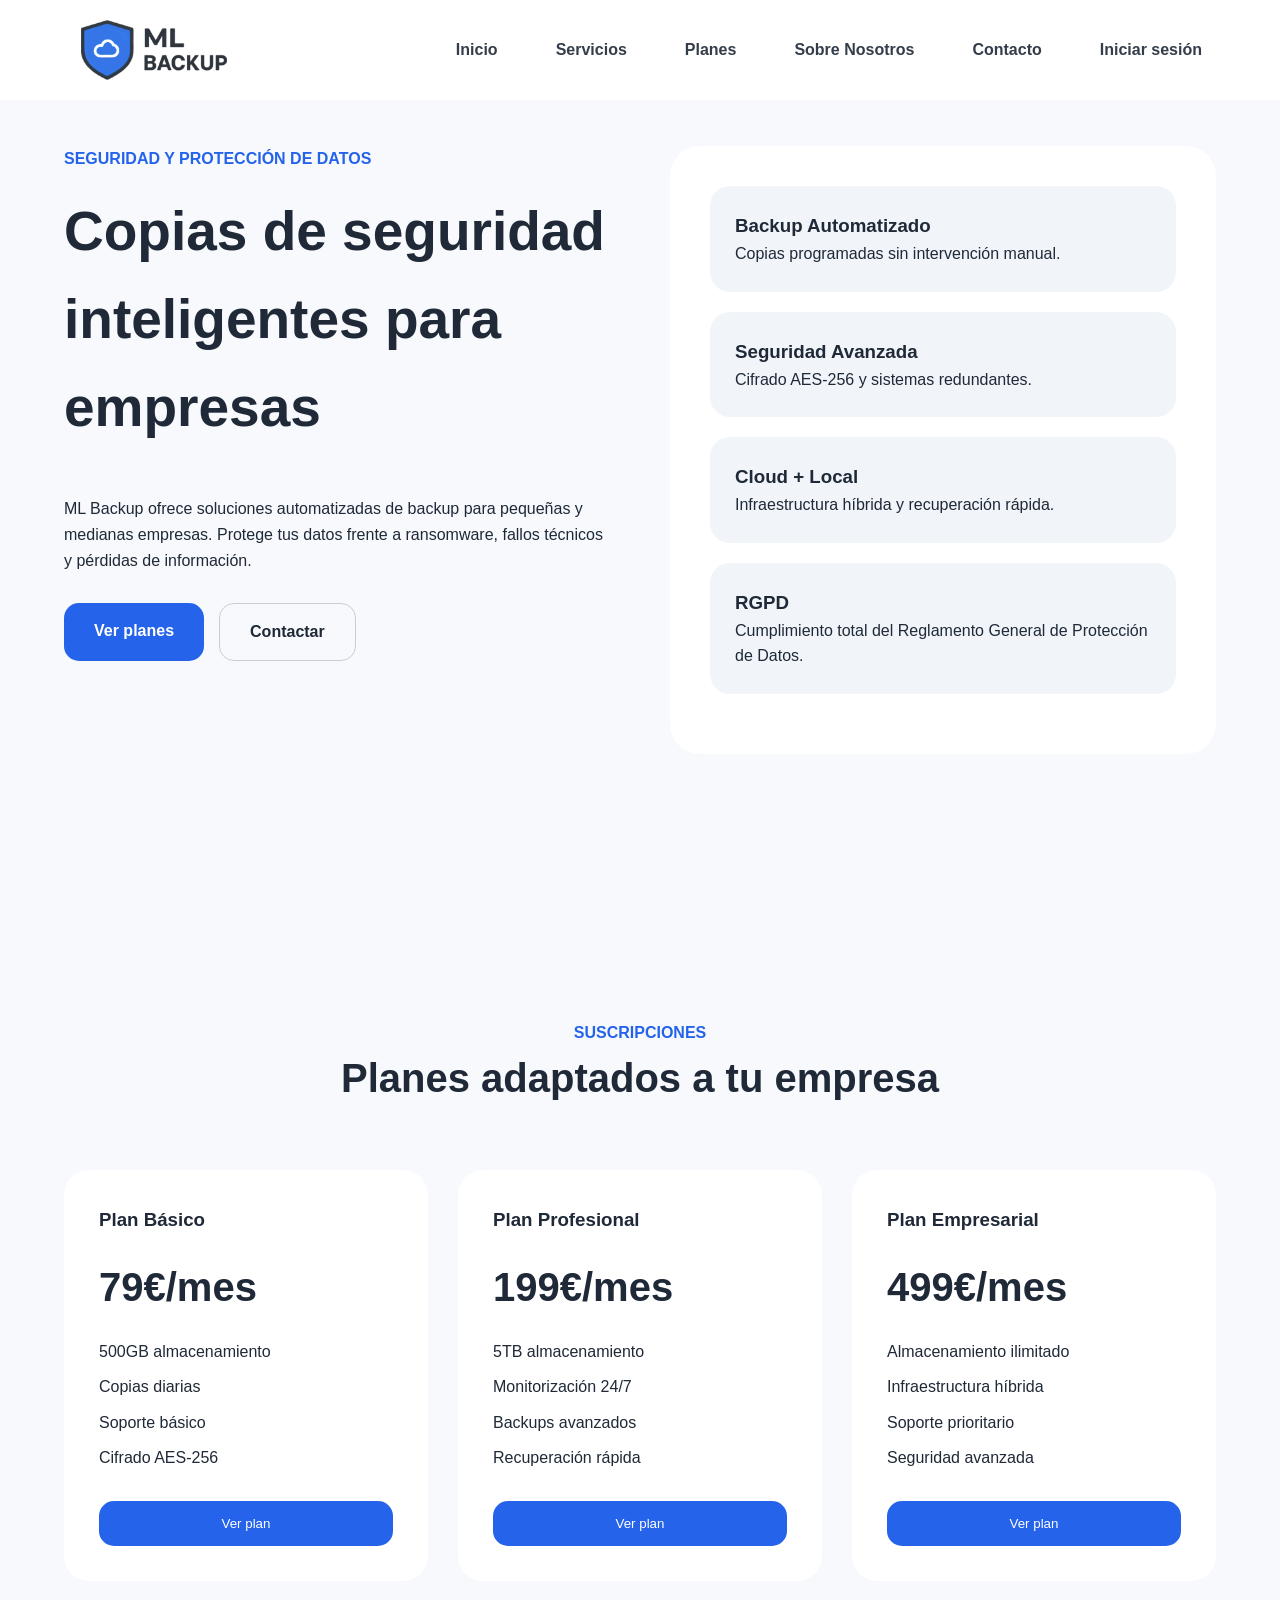
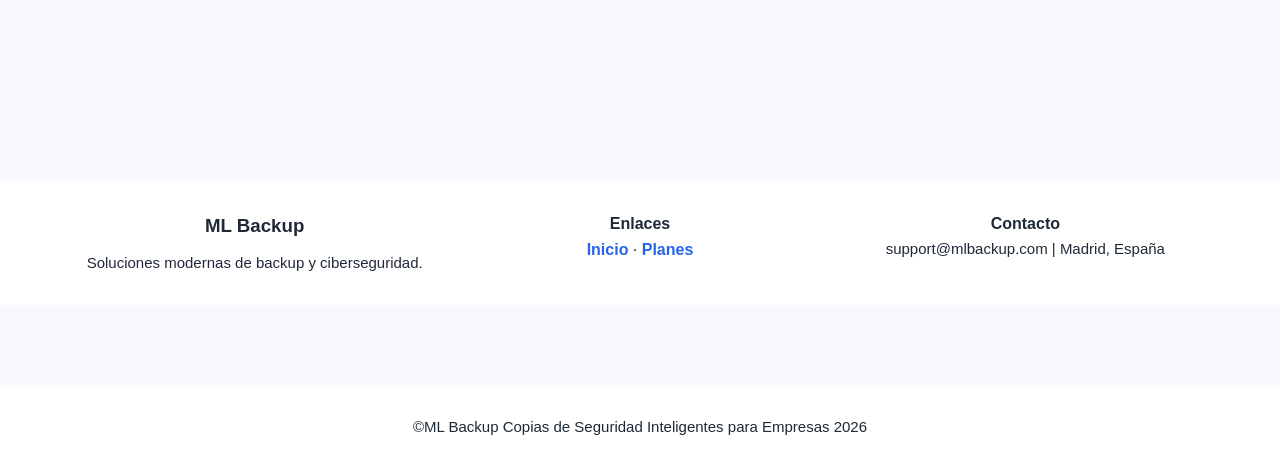
==== index.html @ 20348274 "Update index.html" ====
<!DOCTYPE html>
<html lang="es">
<head>
  <meta charset="UTF-8">
  <title>ML Backup</title>
  <link rel="stylesheet" href="style.css">
</head>
<body>

  <!-- BARRA DE NAVEGACIÓN -->
  <header>

    <div class="container nav">
      <h1>
        <a href="./index.html" class="logo">
          <div class="logo-container">
            <img id="siteLogo" src="logoMLBclaro.png" alt="ML Backup Logo" class="logo-img">
          </div>
        </a>
      </h1>

      <nav class="navbar-right">
        <a href="./index.html#inicio">Inicio</a>
        <a href="./index.html#servicios">Servicios</a>
        <a href="./index.html#planes">Planes</a>
        <a href="./index.html#sobre">Sobre Nosotros</a>
        <a href="./index.html#contacto">Contacto</a>
        <div id="userArea"></div>
      </nav>
    
    </div>
  
  </header>

  <!-- PRINCIPAL -->
  <section class="prin reveal" id="inicio">
    <div class="container prin-content">

      <div class="prin-text">
        
        <p class="tag">SEGURIDAD Y PROTECCIÓN DE DATOS</p>

        <h2>Copias de seguridad inteligentes para empresas</h2>

        <br>
        
        <p class="description">
          ML Backup ofrece soluciones automatizadas de backup
          para pequeñas y medianas empresas.
          Protege tus datos frente a ransomware, fallos técnicos
          y pérdidas de información.
        </p>

        <div class="buttons">
          <a href="#planes" class="btn primary">Ver planes</a>
          <a href="#contacto" class="btn secondary">Contactar</a>
        </div>
        
      </div>

      <div class="prin-card">
        
        <div class="card">
          <h3>Backup Automatizado</h3>
          <p>Copias programadas sin intervención manual.</p>
        </div>

        <div class="card">
          <h3>Seguridad Avanzada</h3>
          <p>Cifrado AES-256 y sistemas redundantes.</p>
        </div>

        <div class="card">
          <h3>Cloud + Local</h3>
          <p>Infraestructura híbrida y recuperación rápida.</p>
        </div>

        <div class="card">
          <h3>RGPD</h3>
          <p>Cumplimiento total del Reglamento General de Protección de Datos.</p>
        </div>
        
      </div>

    </div>
  </section>

  <!-- PLANES -->
  <section class="plans reveal" id="planes">

    <div class="container">

      <div class="section-title">
        <p>SUSCRIPCIONES</p>
        <h2>Planes adaptados a tu empresa</h2>
      </div>

      <div class="plans-grid">

        <div class="plan-card">
          
          <h3>Plan Básico</h3>
          <h4>79€/mes</h4>

          <ul>
            <li>500GB almacenamiento</li>
            <li>Copias diarias</li>
            <li>Soporte básico</li>
            <li>Cifrado AES-256</li>
          </ul>

          <a href="./basic-plan.html">
            <button>Ver plan</button>
          </a>
          
        </div>

        <div class="plan-card">

          <h3>Plan Profesional</h3>
          <h4>199€/mes</h4>

          <ul>
            <li>5TB almacenamiento</li>
            <li>Monitorización 24/7</li>
            <li>Backups avanzados</li>
            <li>Recuperación rápida</li>
          </ul>

          <a href="./pro-plan.html">
            <button>Ver plan</button>
          </a>
          
        </div>

        <div class="plan-card">
          
          <h3>Plan Empresarial</h3>
          <h4>499€/mes</h4>

          <ul>
            <li>Almacenamiento ilimitado</li>
            <li>Infraestructura híbrida</li>
            <li>Soporte prioritario</li>
            <li>Seguridad avanzada</li>
          </ul>

          <a href="./enterprise-plan.html">
            <button>Ver plan</button>
          </a>
          
        </div>

      </div>

    </div>

  </section>

  <!-- FOOTER -->
  <footer>

    <div class="container footer-grid">

      <div>
        <h3>ML Backup</h3>
        <p>Soluciones modernas de backup y ciberseguridad.</p>
      </div>

      <div>
        <h4>Enlaces</h4>

        <ul>
          <a href="#inicio">Inicio</a> ·
          <a href="#planes">Planes</a>
        </ul>
        
      </div>

      <div>
        <h4>Contacto</h4>
        <p>support@mlbackup.com | Madrid, España</p>
      </div>
      
    </div>

  </footer>

  <footer>
    <p>©ML Backup Copias de Seguridad Inteligentes para Empresas 2026</p>
  </footer>

  <script src="./plans.js"></script>
  <script src="./auth.js"></script>
  <script src="./dashboard.js"></script>
  <script src="./monitor.js"></script>
  <script src="./script.js"></script>

</body>
</html>
---- style.css ----
:root{
  --bg:#f7f9fc;
  --text:#1f2937;
  --card:#ffffff;
  --primary:#2563eb;
  --secondary:#f1f5f9;
}

*{
  margin:0;
  padding:0;
  box-sizing:border-box;
}

body{
  font-family:Arial, sans-serif;
  background:var(--bg);
  color:var(--text);
  line-height:1.6;
}

.container{
  width:90%;
  max-width:1200px;
  margin:auto;
}

header{
  position:fixed;
  width:100%;
  background:var(--card);
  padding:20px 0;
  z-index:1000;
}

.nav{
  display:flex;
  justify-content:space-between;
  align-items:center;
}

nav a{
  margin-left:20px;
  text-decoration:none;
  color:var(--text);
  font-weight:500;
  position:relative;
  padding:8px 14px;
  border-radius:12px;
}

.prin{
  min-height:100vh;
  display:flex;
  align-items:center;
  padding-top:120px;
}

.prin-content{
  display:grid;
  grid-template-columns:1fr 1fr;
  gap:60px;
}

.tag{
  color:var(--primary);
  font-weight:bold;
  margin-bottom:15px;
}

.prin h2{
  font-size:55px;
  margin-bottom:20px;
}

.description{
  margin-bottom:30px;
  color:var(--text);
}

.buttons{
  display:flex;
  gap:15px;
}

.btn{
  padding:15px 30px;
  border-radius:15px;
  text-decoration:none;
  font-weight:bold;
}

.primary{
  background:var(--primary);
  color:white;
}

.secondary{
  border:1px solid #cccccc;
  color:var(--text);
}

.prin-card{
  background:var(--card);
  padding:40px;
  border-radius:30px;
}

.card{
  background:var(--secondary);
  padding:25px;
  border-radius:20px;
  margin-bottom:20px;
}

section{
  padding:120px 0;
}

.section-title{
  text-align:center;
  margin-bottom:60px;
}

.section-title p{
  color:var(--primary);
  font-weight:bold;
}

.section-title h2{
  font-size:40px;
}

.plans-grid{
  display:grid;
  grid-template-columns:repeat(3, 1fr);
  gap:30px;
}

.plan-card, .stat-box{
  background:var(--card);
  padding:35px;
  border-radius:25px;
}

.plan-card h4{
  font-size:40px;
  margin:20px 0;
}

.plan-card ul{
  list-style:none;
  margin-bottom:30px;
}

.plan-card li{
  margin-bottom:10px;
}

.plan-card button{
  width:100%;
  padding:15px;
  border:none;
  background:var(--primary);
  color:white;
  border-radius:15px;
  cursor:pointer;
}

.stats{
  display:grid;
  grid-template-columns:1fr 1fr;
  gap:20px;
}

form{
  display:grid;
  gap:20px;
}

input, textarea{
  padding:18px;
  border-radius:15px;
  border:1px solid #dddddd;
}

textarea{
  min-height:150px;
}

form button{
  padding:18px;
  border:none;
  border-radius:15px;
  background:var(--primary);
  color:white;
  font-size:16px;
  cursor:pointer;
}

button, .btn{
  cursor:pointer;
}

.login-page, .plan-page, .admin-page{
  min-height:100vh;
  display:flex;
  justify-content:center;
  align-items:center;
  padding:120px 20px;
}

.login-box, .single-plan-card{
  background:var(--card);
  padding:50px;
  border-radius:30px;
  max-width:600px;
  width:100%;
}

.login-box h2{
  margin-bottom:15px;
}

.single-plan-card h1{
  font-size:50px;
  margin-bottom:20px;
}

.single-plan-card h2{
  color:var(--primary);
  font-size:40px;
  margin-bottom:30px;
}

.single-plan-card ul{
  margin:30px 0;
}

.single-plan-card li{
  margin-bottom:15px;
  margin-left:30px;
}

.other-plans{
  margin-top:50px;
}

.mini-plans{
  display:flex;
  gap:20px;
  margin-top:20px;
}

.mini-plan{
  background:var(--card);
  padding:25px;
  border-radius:20px;
  flex:1;
}

.admin-page table{
  width:100%;
  border-collapse:collapse;
  margin-top:40px;
  background:var(--card);
}

.admin-page th, .admin-page td{
  padding:20px;
  border:1px solid #cccccc;
  text-align:left;
}

.admin-page th{
  background:var(--primary);
  color:white;
}

.plan-button{
  width:100%;
  padding:18px;
  border:none;
  border-radius:18px;
  background:var(--primary);
  color:white;
  font-size:17px;
  font-weight:bold;
}

.mini-plan a{
  text-decoration:none;
}

.navbar-right{
  display:flex;
  align-items:center;
  gap:10px;
}

.login-btn{
  background:var(--primary);
  color:white;
  padding:10px 18px;
  border-radius:12px;
  text-decoration:none;
}

.user-menu{
  position:relative;
  cursor:pointer;
}

.user-profile{
  display:flex;
  align-items:center;
  gap:10px;
  background:var(--card);
  padding:10px 16px;
  border-radius:14px;
}

.user-dropdown{
  position:absolute;
  top:60px;
  right:0;
  background:var(--card);
  min-width:180px;
  border-radius:18px;
  padding:10px;
  z-index:9999;
}

.user-dropdown button, .user-dropdown a{
  width:100%;
  display:block;
  text-decoration:none;
  border:none;
  background:none;
  color:var(--text);
  padding:12px;
  border-radius:12px;
  text-align:left;
  cursor:pointer;
}

.register-link{
  margin-top:20px;
  text-align:center;
}

.register-link a{
  color:var(--primary);
  text-decoration:none;
  font-weight:bold;
}

.logo-container{
  width:180px;
  height:60px;
  display:flex;
  align-items:center;
  justify-content:flex-start;
}

.logo-img{
  width:180px;
  height:60px;
  object-fit:contain;
}

.login-box select{
  width:100%;
  padding:16px;
  margin-bottom:20px;
  border:none;
  border-radius:14px;
  background:var(--secondary);
  color:var(--text);
  font-size:16px;
  outline:none;
}

.password-box{
  position:relative;
  width:100%;
  margin-bottom:20px;
}

.password-box input{
  width:100%;
  padding:16px 50px 16px 16px;
  border:none;
  border-radius:14px;
  background:var(--secondary);
  color:var(--text);
  font-size:16px;
  outline:none;
}

footer{
  padding:30px 20px;
  text-align:center;
  background:var(--card);
  color:var(--text);
  margin-top:80px;
}

footer p{
  font-size:15px;
}

footer a{
  color:var(--primary);
  text-decoration:none;
  font-weight:bold;
}

header a{
  color:var(--text);
  opacity:0.9;
  text-decoration:none;
  font-weight:bold;
}

.footer-grid{
  display:grid;
  grid-template-columns:repeat(3, 1fr);
  gap:40px;
  align-items:start;
}

.footer-grid h3{
  margin-bottom: 10px;
}

.sec-button{
  display:block;
  width:75%;
  height:50%;
  margin:0 auto;
  padding:18px;
  border:none;
  border-radius:18px;
  background:var(--primary);
  color:white;
  font-size:17px;
  font-weight:bold;
  cursor:pointer;
}

.dashboard-page{
  padding-top:140px;
  padding-bottom:80px;
  min-height:100vh;
}

.dashboard-title{
  font-size:52px;
  margin-bottom:40px;
  text-align:center;
}

.dashboard-grid{
  display:grid;
  grid-template-columns:repeat(auto-fit, minmax(320px,1fr));
  gap:30px;
  margin-bottom:40px;
}

.dashboard-card{
  background:var(--card);
  padding:30px;
  border-radius:30px;
}

.dashboard-card h2{
  margin-bottom:25px;
  color:var(--primary);
}

.alert-box{
  background:var(--secondary);
  padding:18px;
  border-radius:18px;
  margin-bottom:15px;
}

.alert-box p{
  margin-top:8px;
  font-size:14px;
  opacity:0.8;
}

table{
  width:100%;
  border-collapse:collapse;
  margin-top:20px;
}

th{
  background:var(--primary);
  color:white;
  padding:16px;
}

td{
  padding:16px;
  border-bottom:
}

.system-ok{
  font-size:18px;
  font-weight:bold;
  color:#27ae60;
}

.dashboard-card button{
  margin-bottom:15px;
  width:100%;
}

.gest-button{
  display:block;
  width:75%;
  height:50%
  margin:0 auto;
  padding:18px;
  border:none;
  border-radius:18px;
  background:var(--primary);
  color:white;
  font-size:17px;
  font-weight:bold;
  cursor:pointer;
}
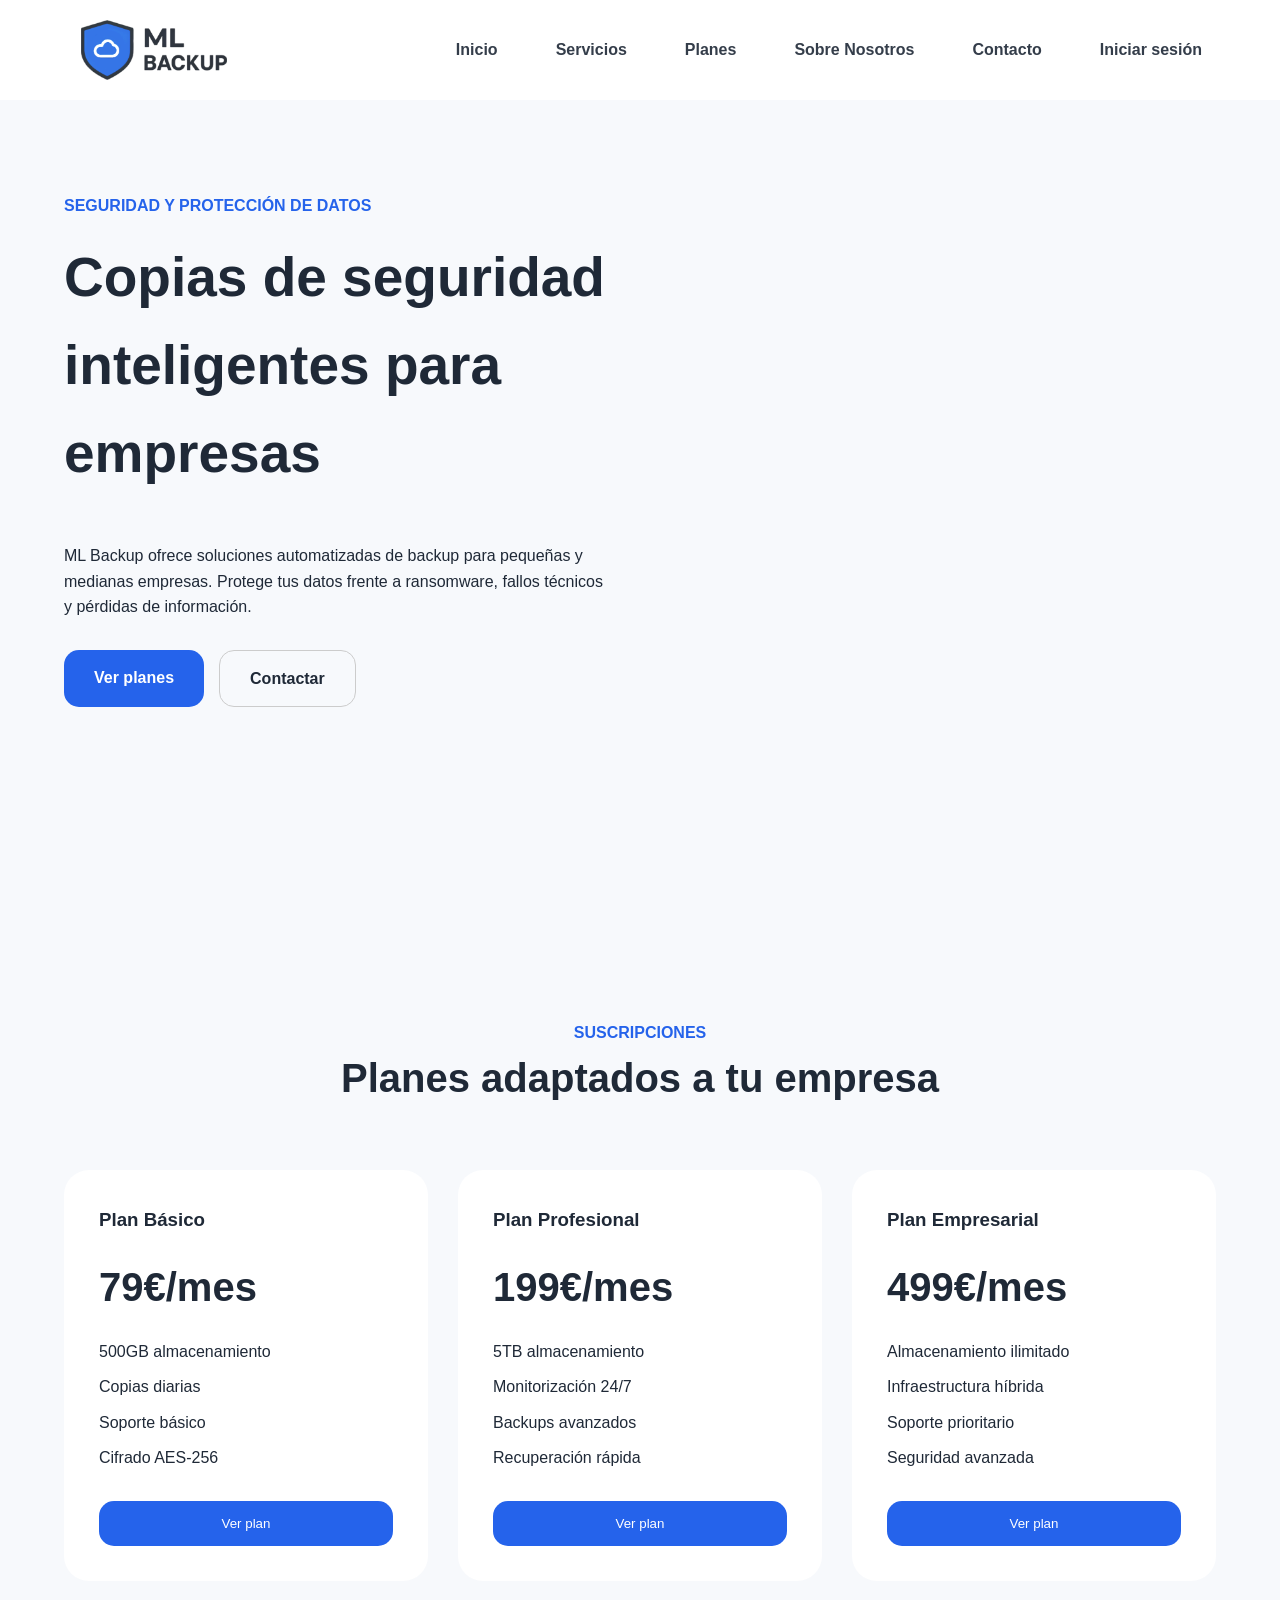
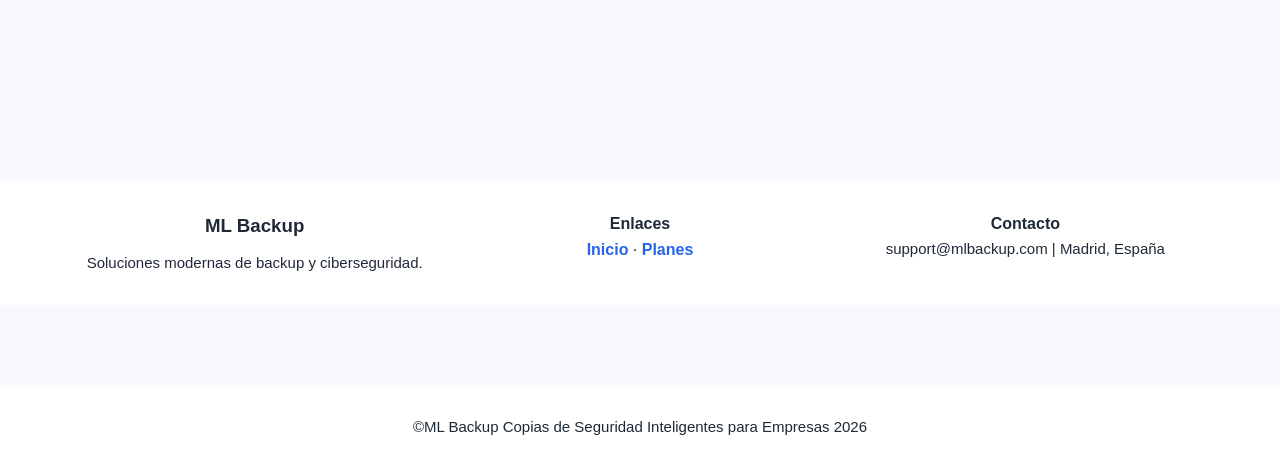
==== commit 74c57586: "Update index.html" ====
--- a/index.html
+++ b/index.html
@@ -34,6 +34,7 @@
 
   <!-- PRINCIPAL -->
   <section class="prin reveal" id="inicio">
+    
     <div class="container prin-content">
 
       <div class="prin-text">
@@ -58,31 +59,8 @@
         
       </div>
 
-      <div class="prin-card">
-        
-        <div class="card">
-          <h3>Backup Automatizado</h3>
-          <p>Copias programadas sin intervención manual.</p>
-        </div>
-
-        <div class="card">
-          <h3>Seguridad Avanzada</h3>
-          <p>Cifrado AES-256 y sistemas redundantes.</p>
-        </div>
-
-        <div class="card">
-          <h3>Cloud + Local</h3>
-          <p>Infraestructura híbrida y recuperación rápida.</p>
-        </div>
-
-        <div class="card">
-          <h3>RGPD</h3>
-          <p>Cumplimiento total del Reglamento General de Protección de Datos.</p>
-        </div>
-        
-      </div>
-
     </div>
+    
   </section>
 
   <!-- PLANES -->
--- a/style.css
+++ b/style.css
@@ -100,12 +100,6 @@
   color:var(--text);
 }
 
-.prin-card{
-  background:var(--card);
-  padding:40px;
-  border-radius:30px;
-}
-
 .card{
   background:var(--secondary);
   padding:25px;
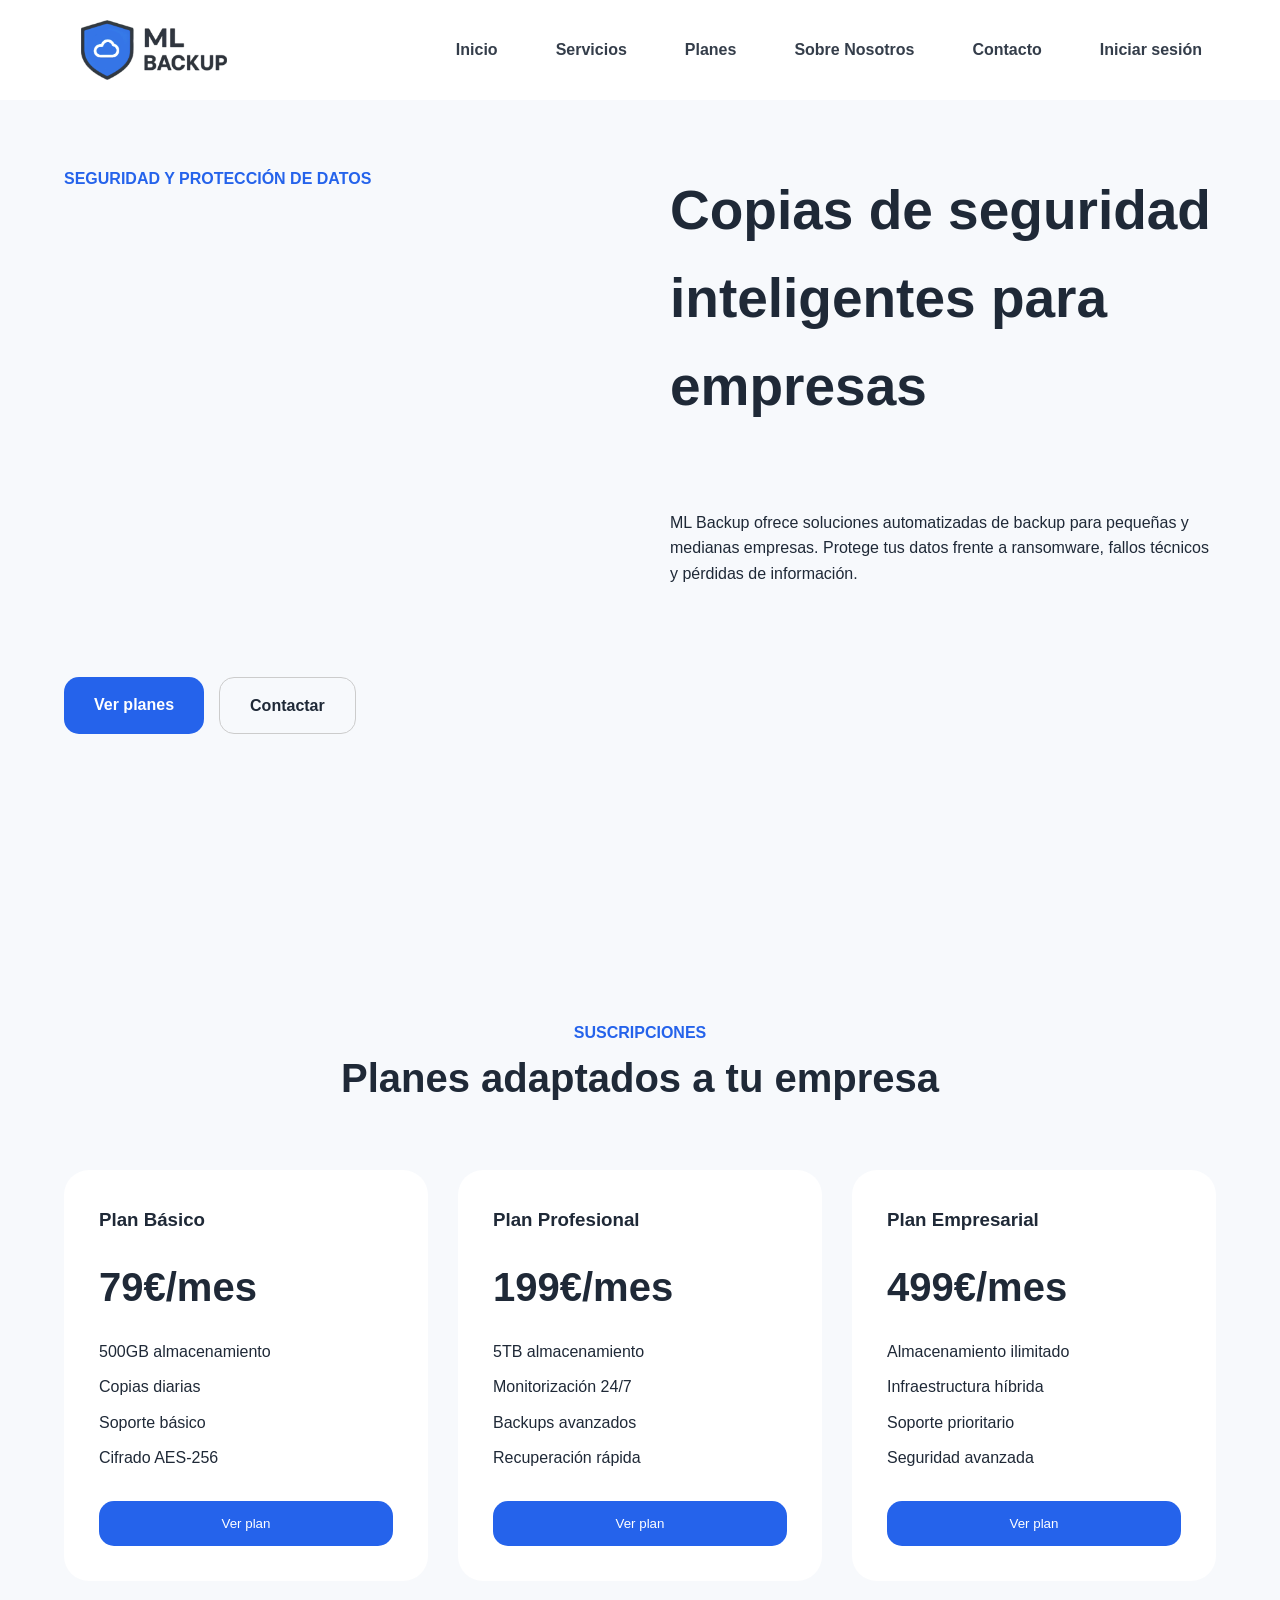
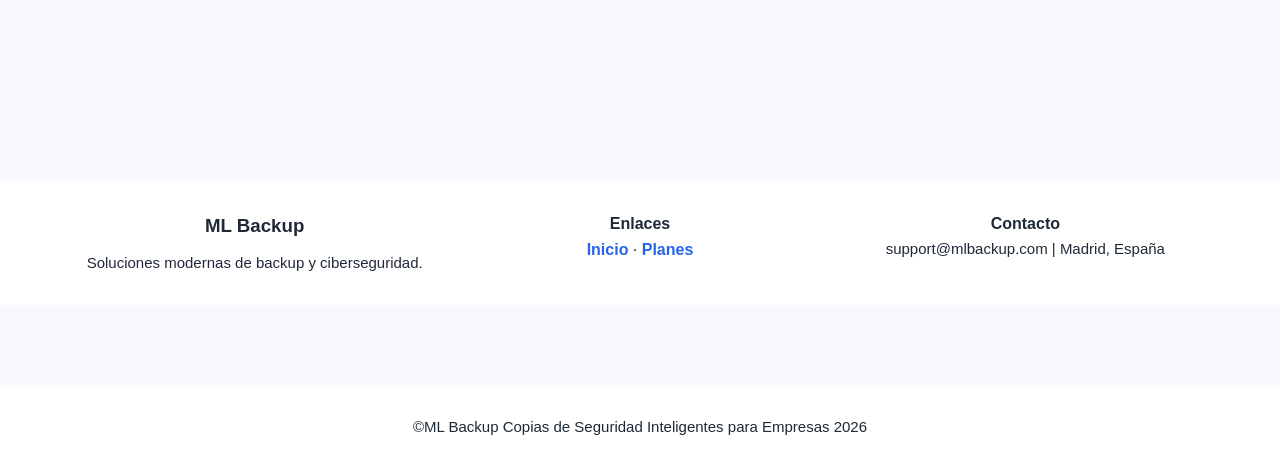
==== commit f921a4a8: "Update index.html" ====
--- a/index.html
+++ b/index.html
@@ -36,8 +36,6 @@
   <section class="prin reveal" id="inicio">
     
     <div class="container prin-content">
-
-      <div class="prin-text">
         
         <p class="tag">SEGURIDAD Y PROTECCIÓN DE DATOS</p>
 
@@ -56,8 +54,6 @@
           <a href="#planes" class="btn primary">Ver planes</a>
           <a href="#contacto" class="btn secondary">Contactar</a>
         </div>
-        
-      </div>
 
     </div>
     
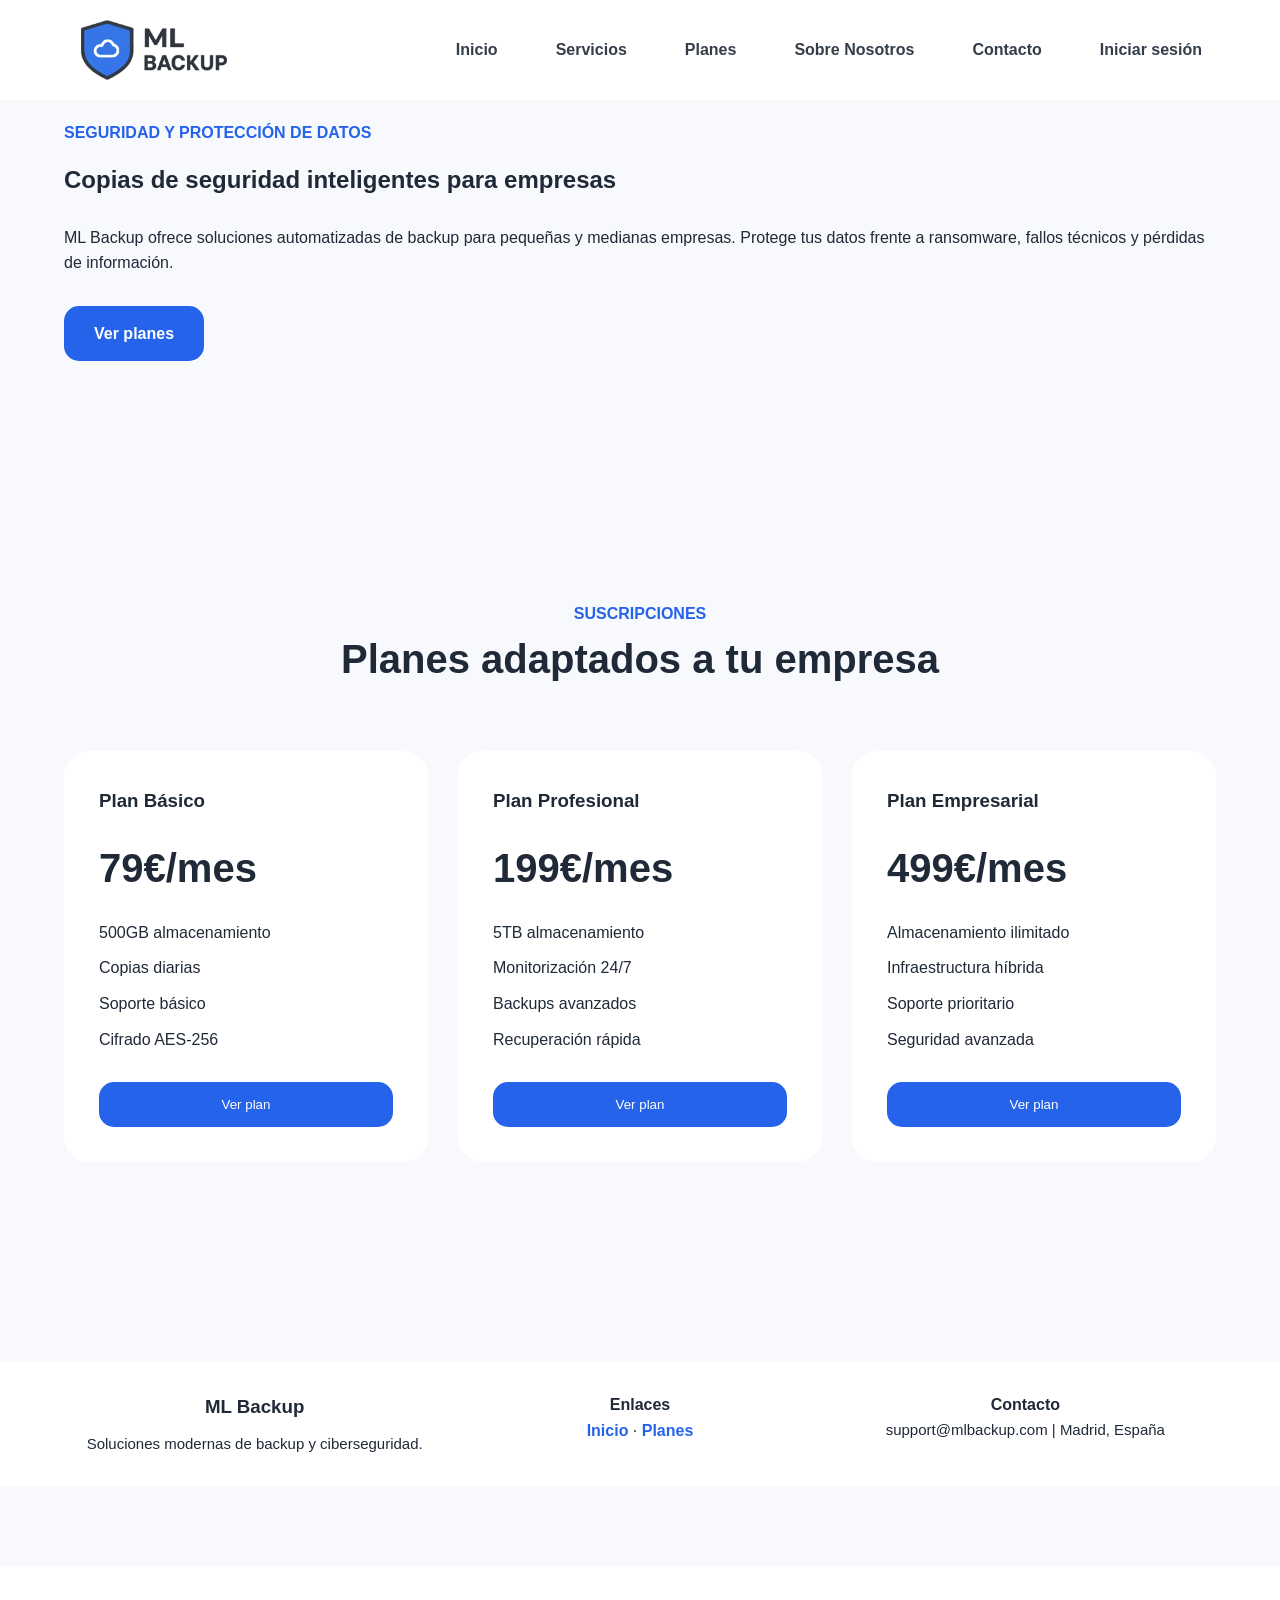
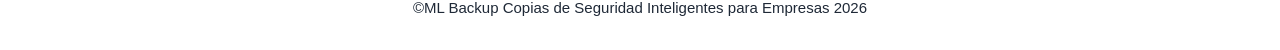
==== commit 0f8c4a08: "Refactor index.html structure and navigation links Updated HTML structure and fixed navigation secti" ====
--- a/index.html
+++ b/index.html
@@ -32,10 +32,10 @@
   
   </header>
 
-  <!-- PRINCIPAL -->
-  <section class="prin reveal" id="inicio">
+  <!-- INICIO -->
+  <section class="inic reveal" id="inicio">
     
-    <div class="container prin-content">
+    <div class="container inic-content">
         
         <p class="tag">SEGURIDAD Y PROTECCIÓN DE DATOS</p>
 
@@ -52,7 +52,6 @@
 
         <div class="buttons">
           <a href="#planes" class="btn primary">Ver planes</a>
-          <a href="#contacto" class="btn secondary">Contactar</a>
         </div>
 
     </div>
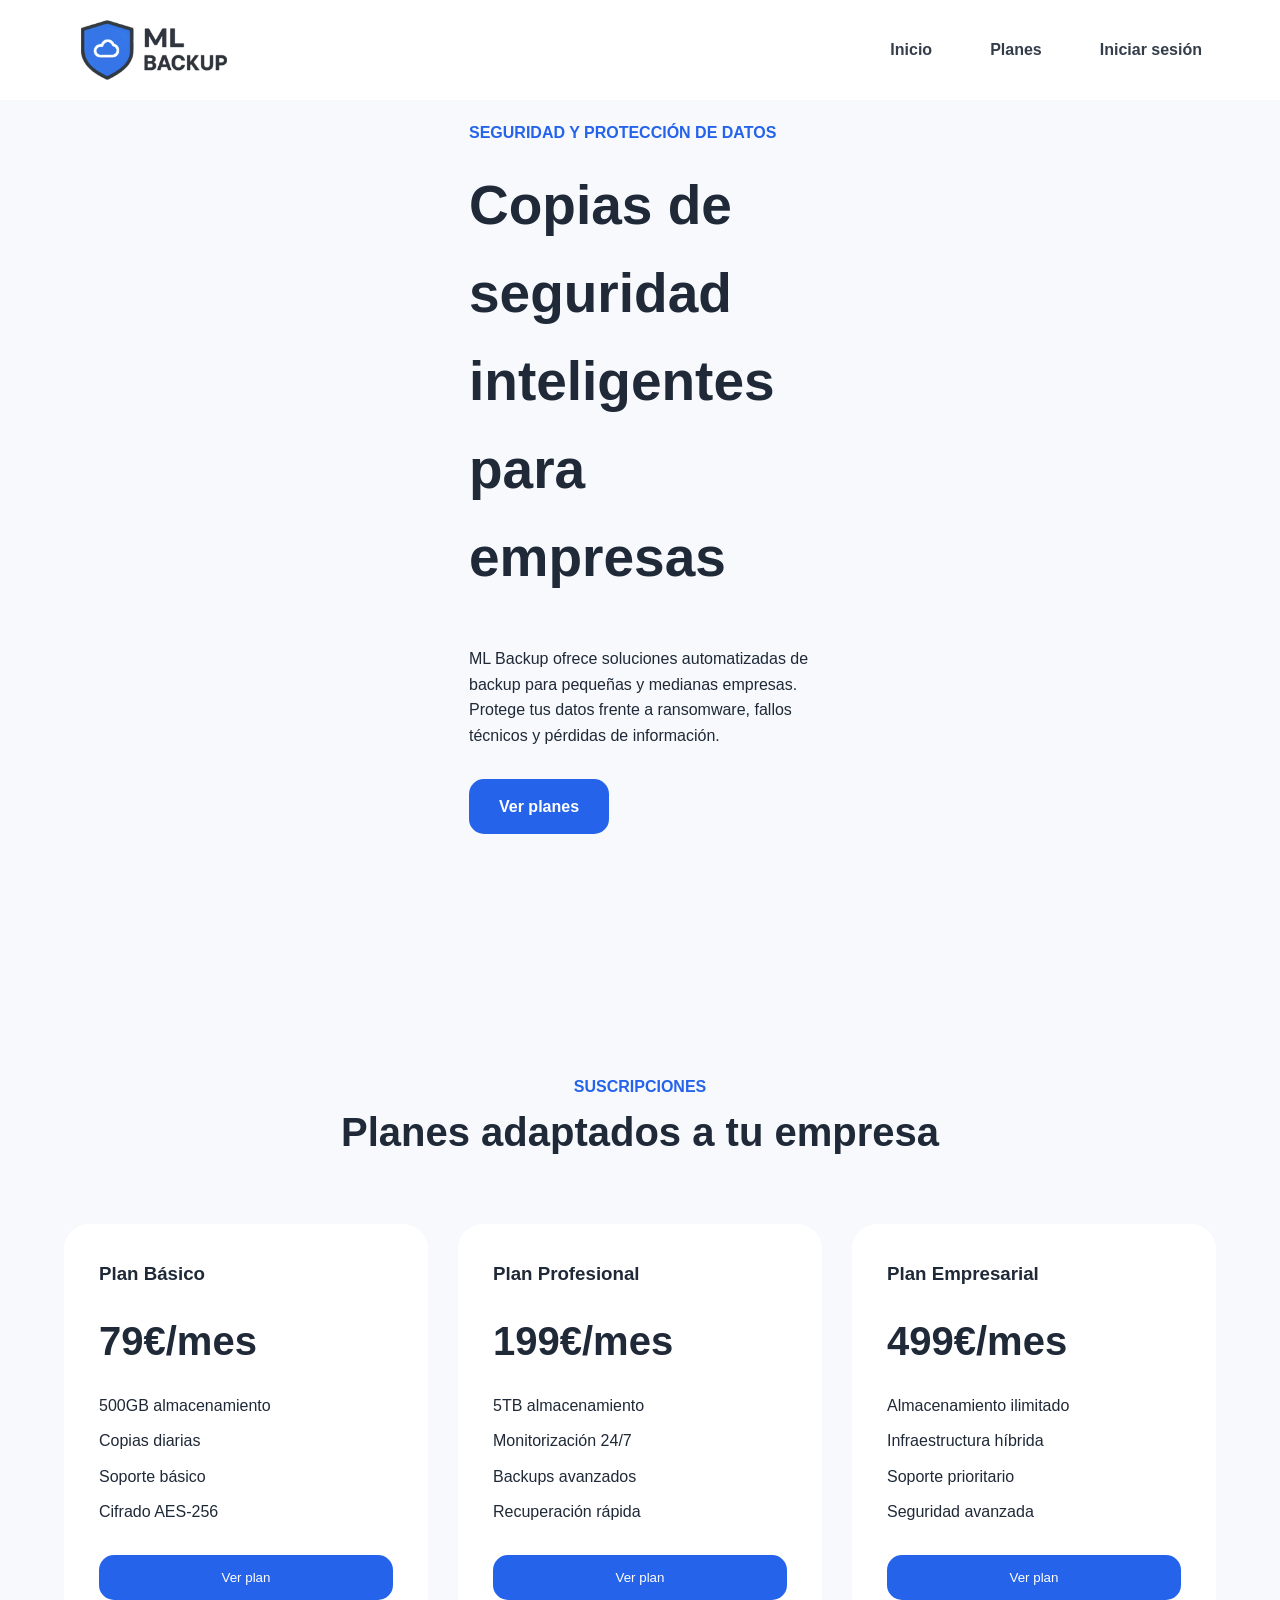
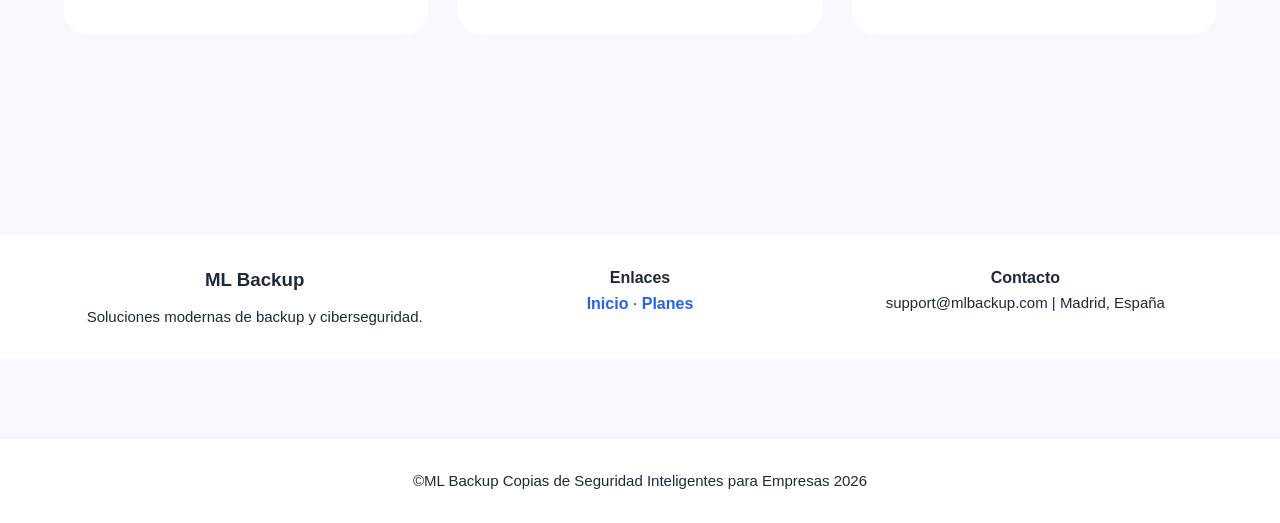
==== commit 14096827: "Update index.html" ====
--- a/index.html
+++ b/index.html
@@ -21,10 +21,7 @@
 
       <nav class="navbar-right">
         <a href="./index.html#inicio">Inicio</a>
-        <a href="./index.html#servicios">Servicios</a>
         <a href="./index.html#planes">Planes</a>
-        <a href="./index.html#sobre">Sobre Nosotros</a>
-        <a href="./index.html#contacto">Contacto</a>
         <div id="userArea"></div>
       </nav>
     
--- a/style.css
+++ b/style.css
@@ -49,17 +49,13 @@
   border-radius:12px;
 }
 
-.prin{
+.inic{
   min-height:100vh;
   display:flex;
   align-items:center;
   padding-top:120px;
-}
-
-.prin-content{
-  display:grid;
-  grid-template-columns:1fr 1fr;
-  gap:60px;
+  margin-right:450px;
+  margin-left:450px;
 }
 
 .tag{
@@ -68,7 +64,7 @@
   margin-bottom:15px;
 }
 
-.prin h2{
+.inic h2{
   font-size:55px;
   margin-bottom:20px;
 }
@@ -93,11 +89,6 @@
 .primary{
   background:var(--primary);
   color:white;
-}
-
-.secondary{
-  border:1px solid #cccccc;
-  color:var(--text);
 }
 
 .card{
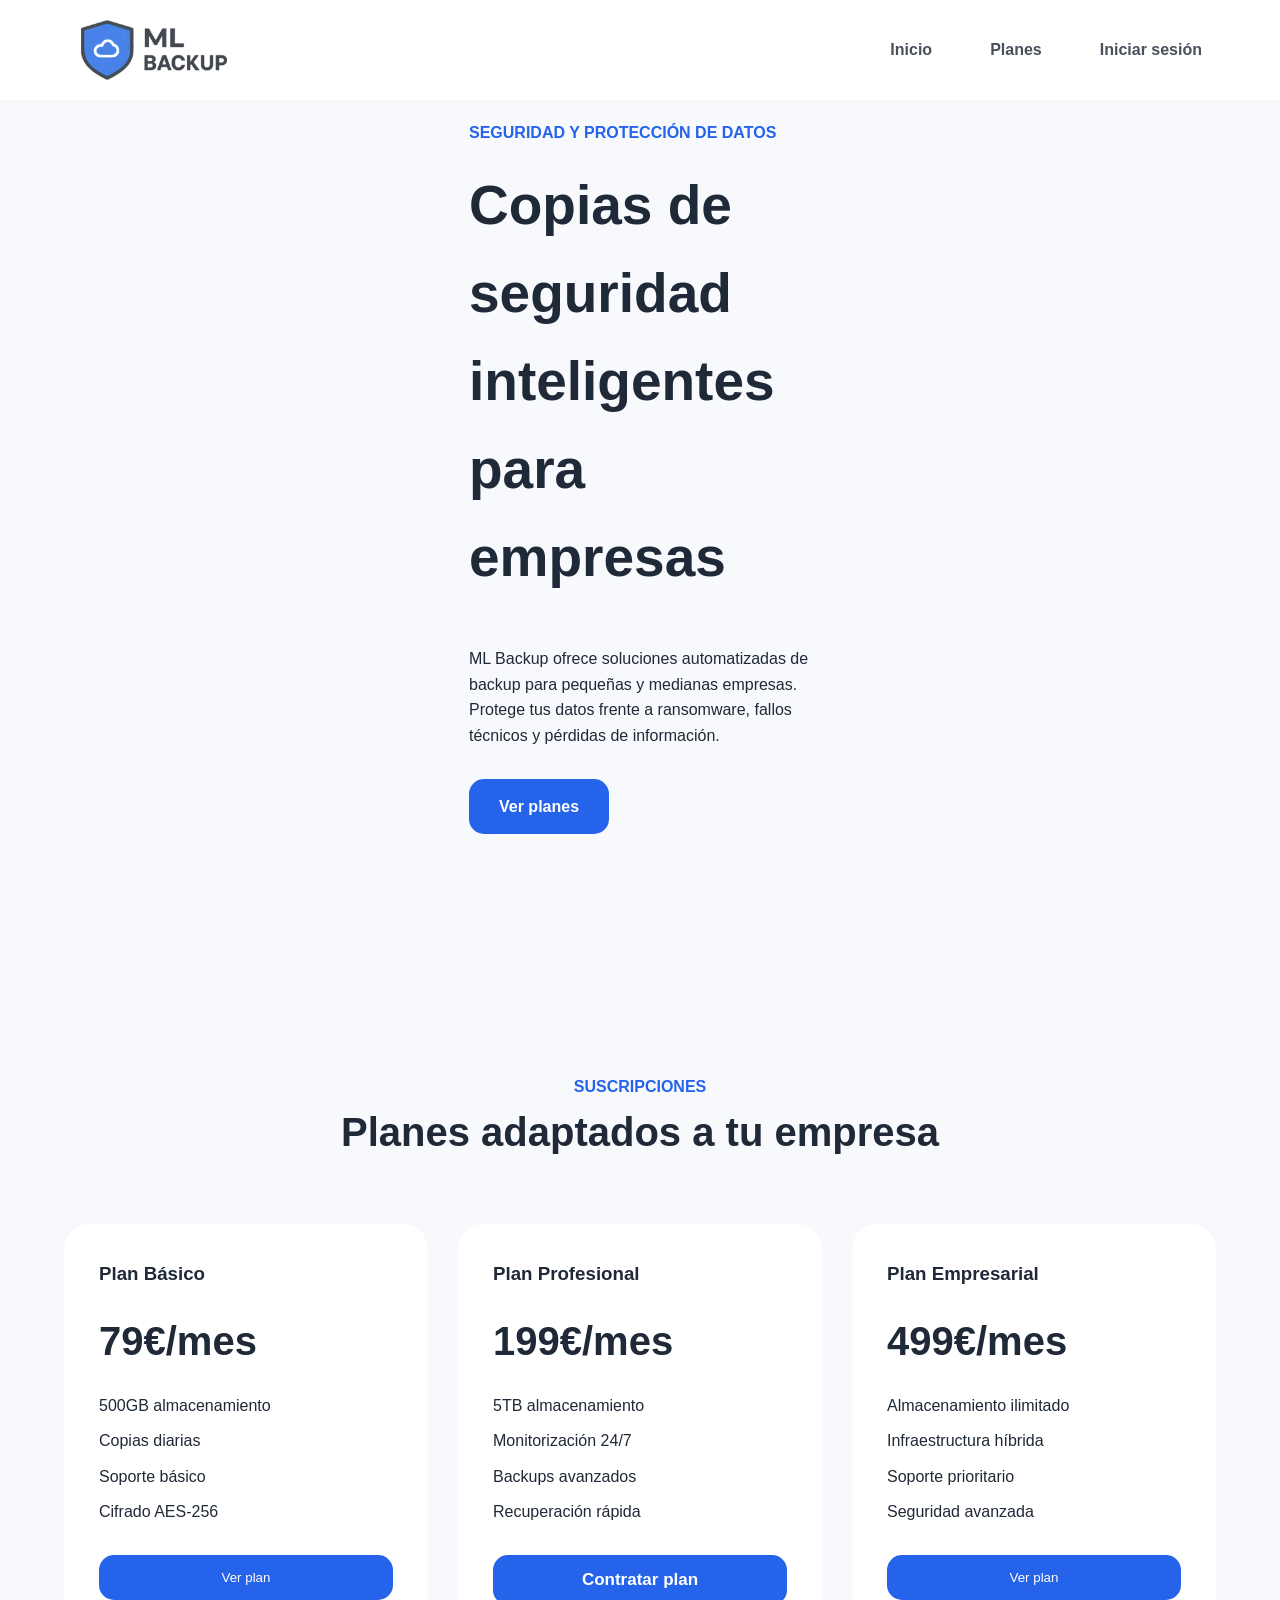
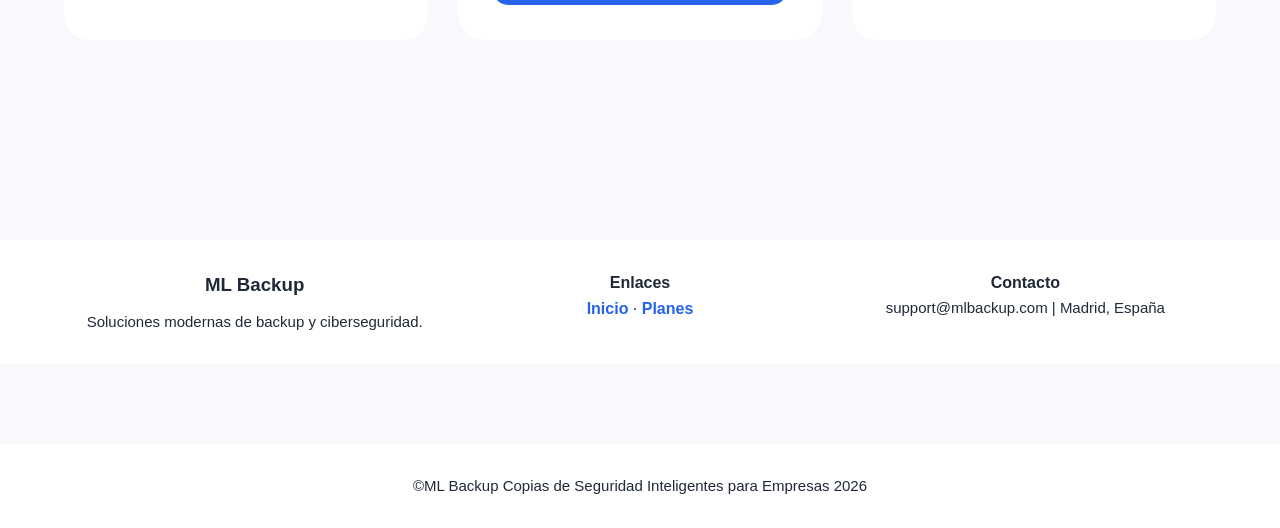
==== commit 3c771ec2: "Update index.html" ====
--- a/index.html
+++ b/index.html
@@ -97,9 +97,7 @@
             <li>Recuperación rápida</li>
           </ul>
 
-          <a href="./pro-plan.html">
-            <button>Ver plan</button>
-          </a>
+          <button class="plan-button" onclick="buyPlan('Plan Profesional')">Contratar plan</button>
           
         </div>
 
--- a/style.css
+++ b/style.css
@@ -91,13 +91,6 @@
   color:white;
 }
 
-.card{
-  background:var(--secondary);
-  padding:25px;
-  border-radius:20px;
-  margin-bottom:20px;
-}
-
 section{
   padding:120px 0;
 }
@@ -401,7 +394,7 @@
   font-weight:bold;
 }
 
-header a{
+header, header a, header button{
   color:var(--text);
   opacity:0.9;
   text-decoration:none;
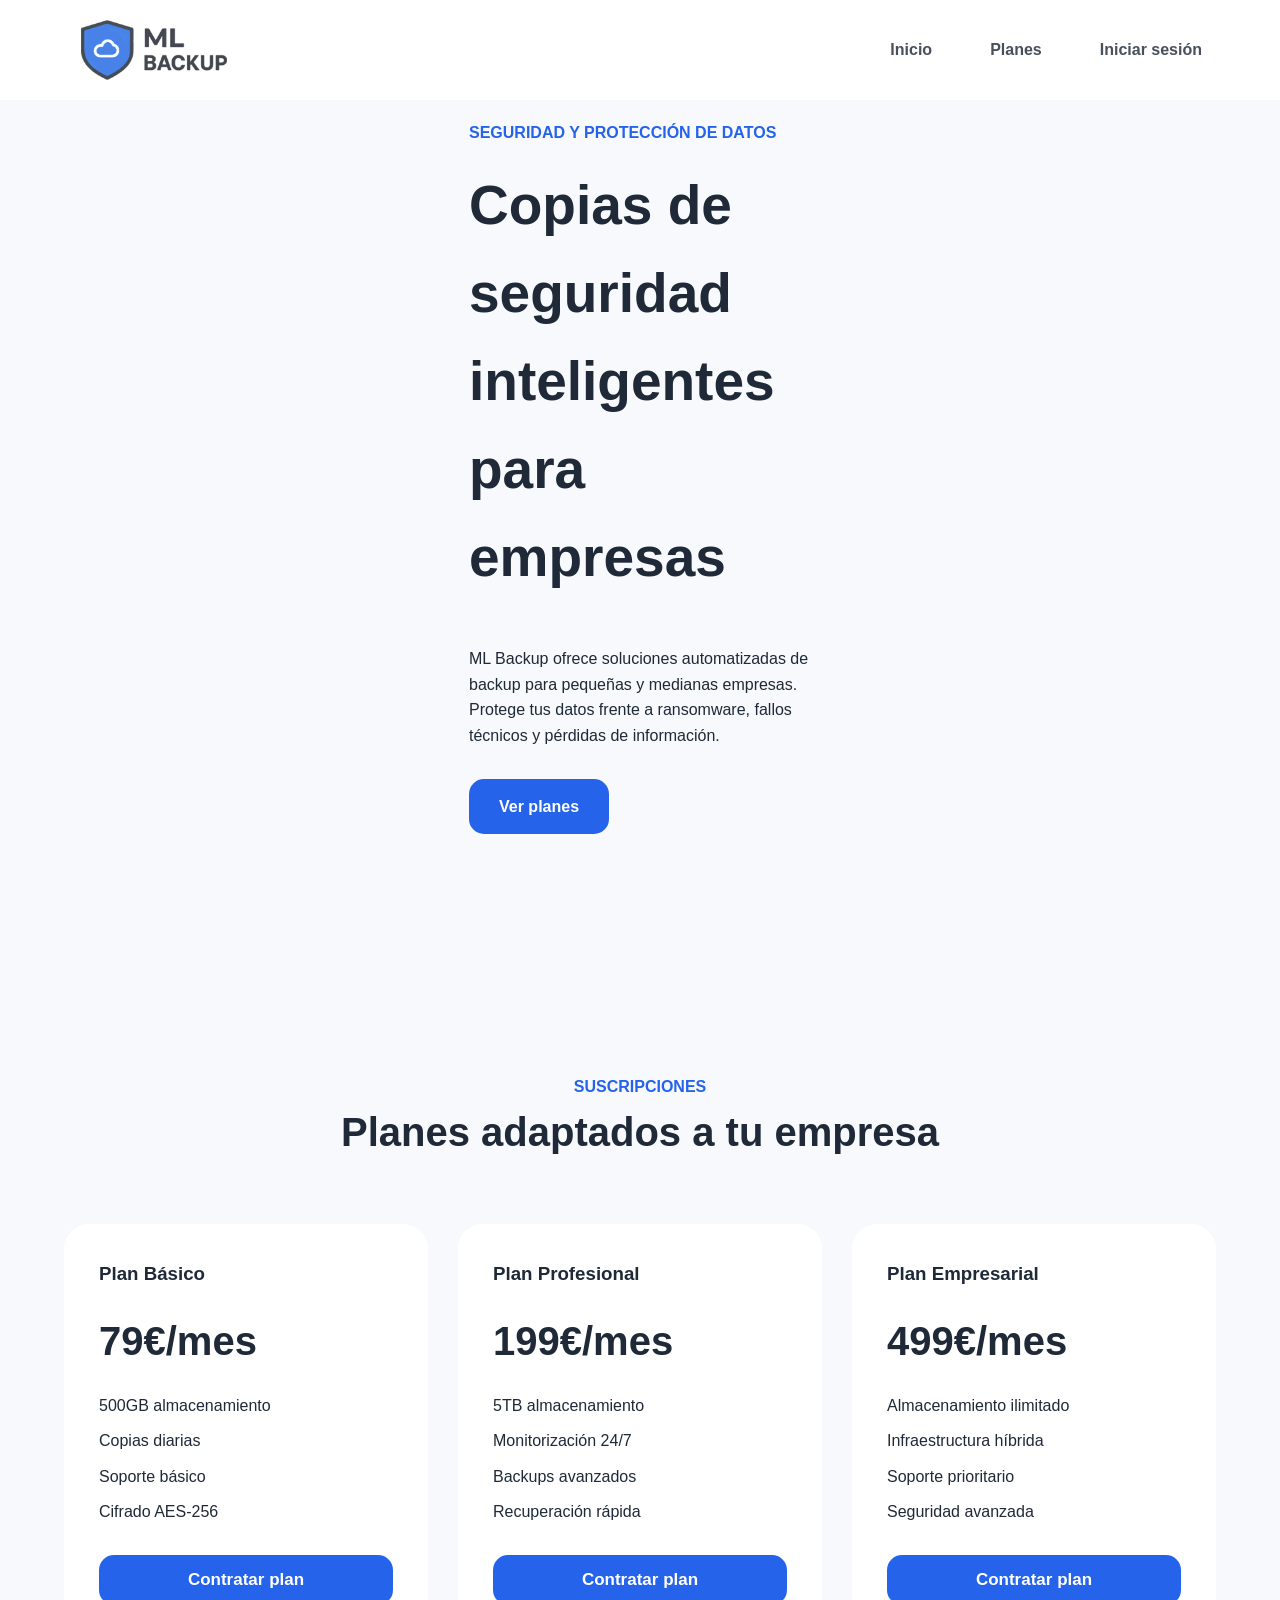
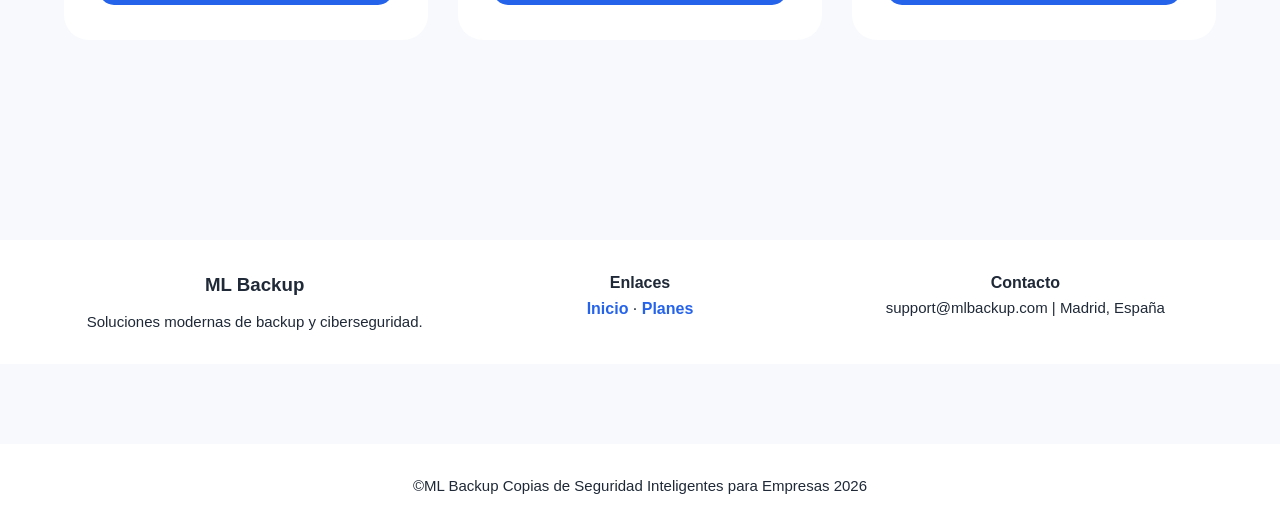
==== commit 3bddb4c0: "Update index.html" ====
--- a/index.html
+++ b/index.html
@@ -79,9 +79,7 @@
             <li>Cifrado AES-256</li>
           </ul>
 
-          <a href="./basic-plan.html">
-            <button>Ver plan</button>
-          </a>
+          <button class="plan-button" onclick="buyPlan('Plan Básico')">Contratar plan</button>
           
         </div>
 
@@ -113,9 +111,7 @@
             <li>Seguridad avanzada</li>
           </ul>
 
-          <a href="./enterprise-plan.html">
-            <button>Ver plan</button>
-          </a>
+          <button class="plan-button" onclick="buyPlan('Plan Empresarial')">Contratar plan</button>
           
         </div>
 
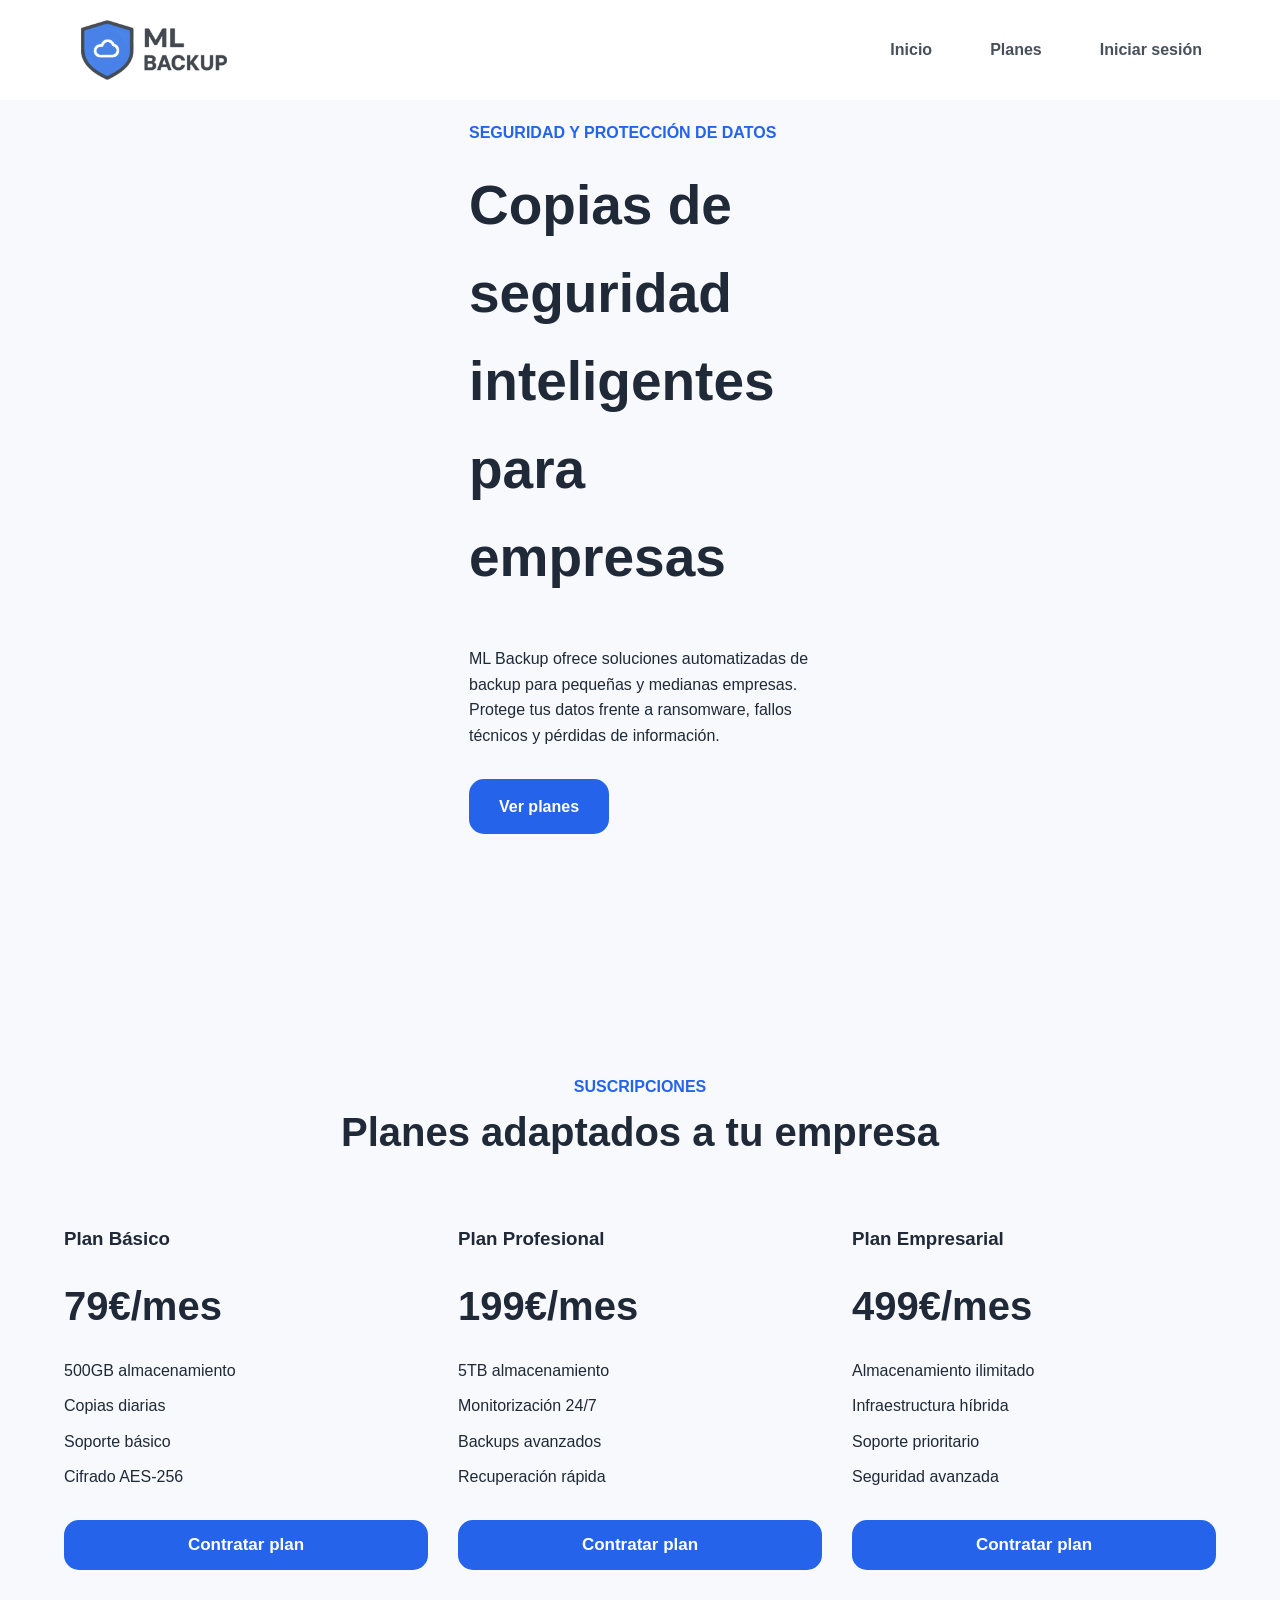
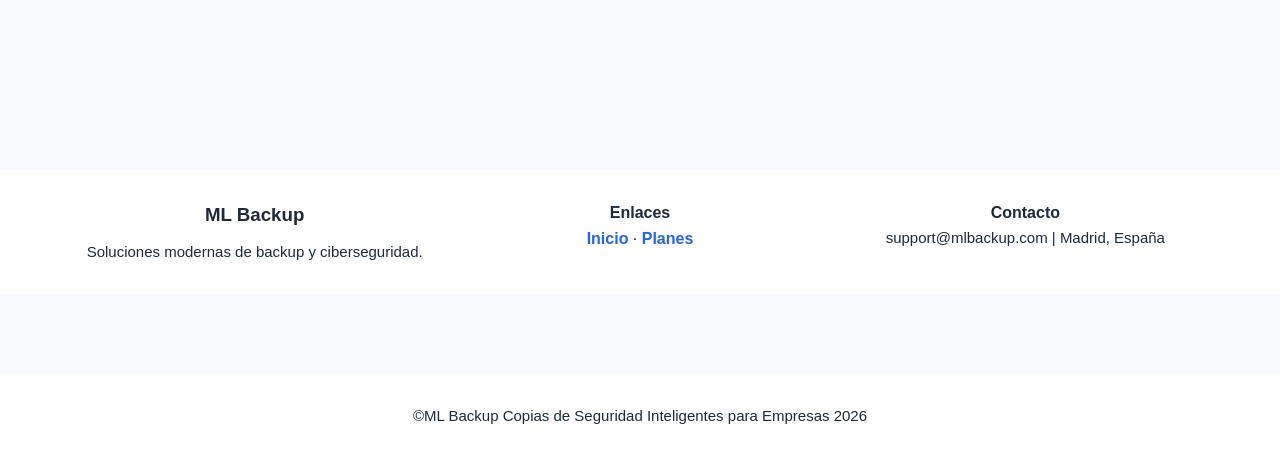
==== commit 46e3c1a0: "Update index.html" ====
--- a/index.html
+++ b/index.html
@@ -154,11 +154,9 @@
     <p>©ML Backup Copias de Seguridad Inteligentes para Empresas 2026</p>
   </footer>
 
-  <script src="./plans.js"></script>
   <script src="./auth.js"></script>
   <script src="./dashboard.js"></script>
-  <script src="./monitor.js"></script>
-  <script src="./script.js"></script>
+  <script src="./plans.js"></script>
 
 </body>
 </html>
--- a/style.css
+++ b/style.css
@@ -115,7 +115,7 @@
   gap:30px;
 }
 
-.plan-card, .stat-box{
+.plan-card,{
   background:var(--card);
   padding:35px;
   border-radius:25px;
@@ -142,13 +142,6 @@
   background:var(--primary);
   color:white;
   border-radius:15px;
-  cursor:pointer;
-}
-
-.stats{
-  display:grid;
-  grid-template-columns:1fr 1fr;
-  gap:20px;
 }
 
 form{
@@ -173,7 +166,6 @@
   background:var(--primary);
   color:white;
   font-size:16px;
-  cursor:pointer;
 }
 
 button, .btn{
@@ -218,23 +210,6 @@
 .single-plan-card li{
   margin-bottom:15px;
   margin-left:30px;
-}
-
-.other-plans{
-  margin-top:50px;
-}
-
-.mini-plans{
-  display:flex;
-  gap:20px;
-  margin-top:20px;
-}
-
-.mini-plan{
-  background:var(--card);
-  padding:25px;
-  border-radius:20px;
-  flex:1;
 }
 
 .admin-page table{
@@ -266,22 +241,10 @@
   font-weight:bold;
 }
 
-.mini-plan a{
-  text-decoration:none;
-}
-
 .navbar-right{
   display:flex;
   align-items:center;
   gap:10px;
-}
-
-.login-btn{
-  background:var(--primary);
-  color:white;
-  padding:10px 18px;
-  border-radius:12px;
-  text-decoration:none;
 }
 
 .user-menu{
@@ -351,23 +314,6 @@
   width:100%;
   padding:16px;
   margin-bottom:20px;
-  border:none;
-  border-radius:14px;
-  background:var(--secondary);
-  color:var(--text);
-  font-size:16px;
-  outline:none;
-}
-
-.password-box{
-  position:relative;
-  width:100%;
-  margin-bottom:20px;
-}
-
-.password-box input{
-  width:100%;
-  padding:16px 50px 16px 16px;
   border:none;
   border-radius:14px;
   background:var(--secondary);
@@ -424,7 +370,6 @@
   color:white;
   font-size:17px;
   font-weight:bold;
-  cursor:pointer;
 }
 
 .dashboard-page{
@@ -484,13 +429,6 @@
 
 td{
   padding:16px;
-  border-bottom:
-}
-
-.system-ok{
-  font-size:18px;
-  font-weight:bold;
-  color:#27ae60;
 }
 
 .dashboard-card button{
@@ -501,7 +439,6 @@
 .gest-button{
   display:block;
   width:75%;
-  height:50%
   margin:0 auto;
   padding:18px;
   border:none;
@@ -510,5 +447,9 @@
   color:white;
   font-size:17px;
   font-weight:bold;
-  cursor:pointer;
-}
+}
+
+.storage-info{
+  margin-bottom:15px;
+  font-weight:bold;
+}
